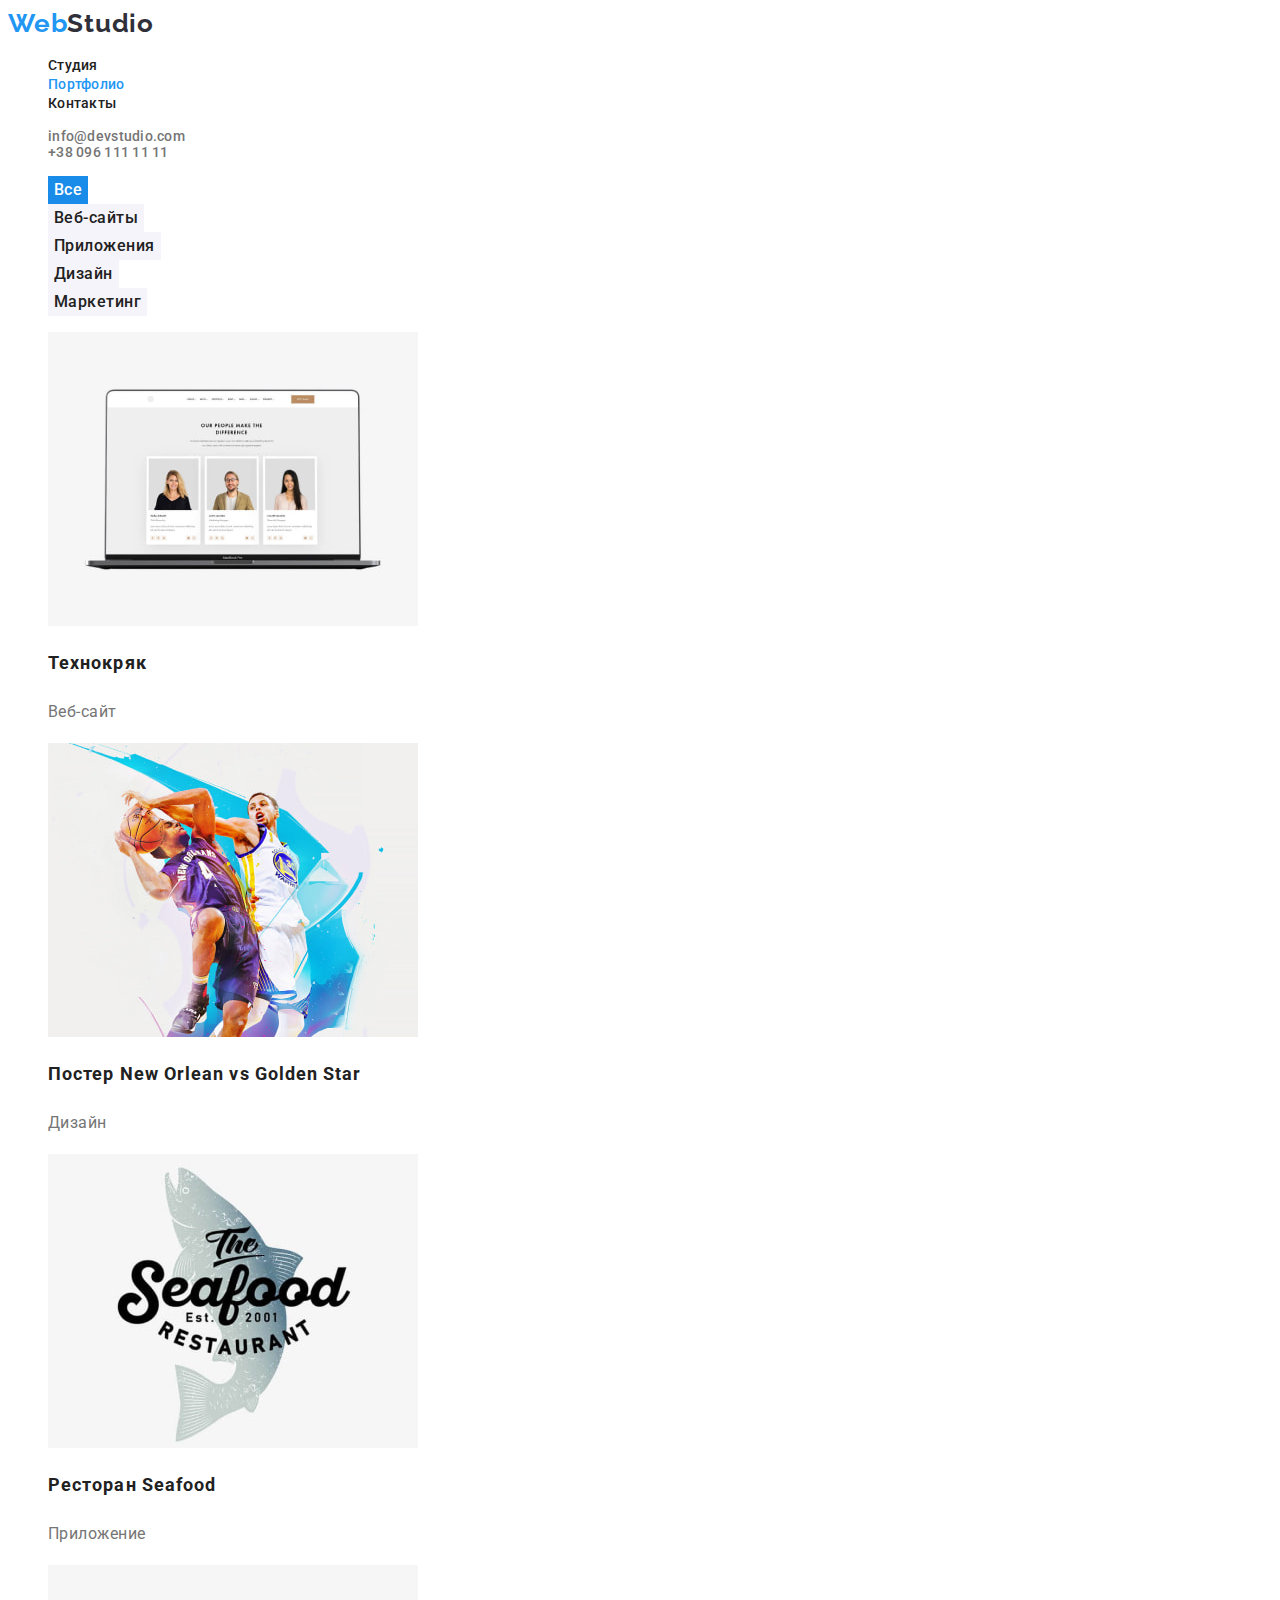
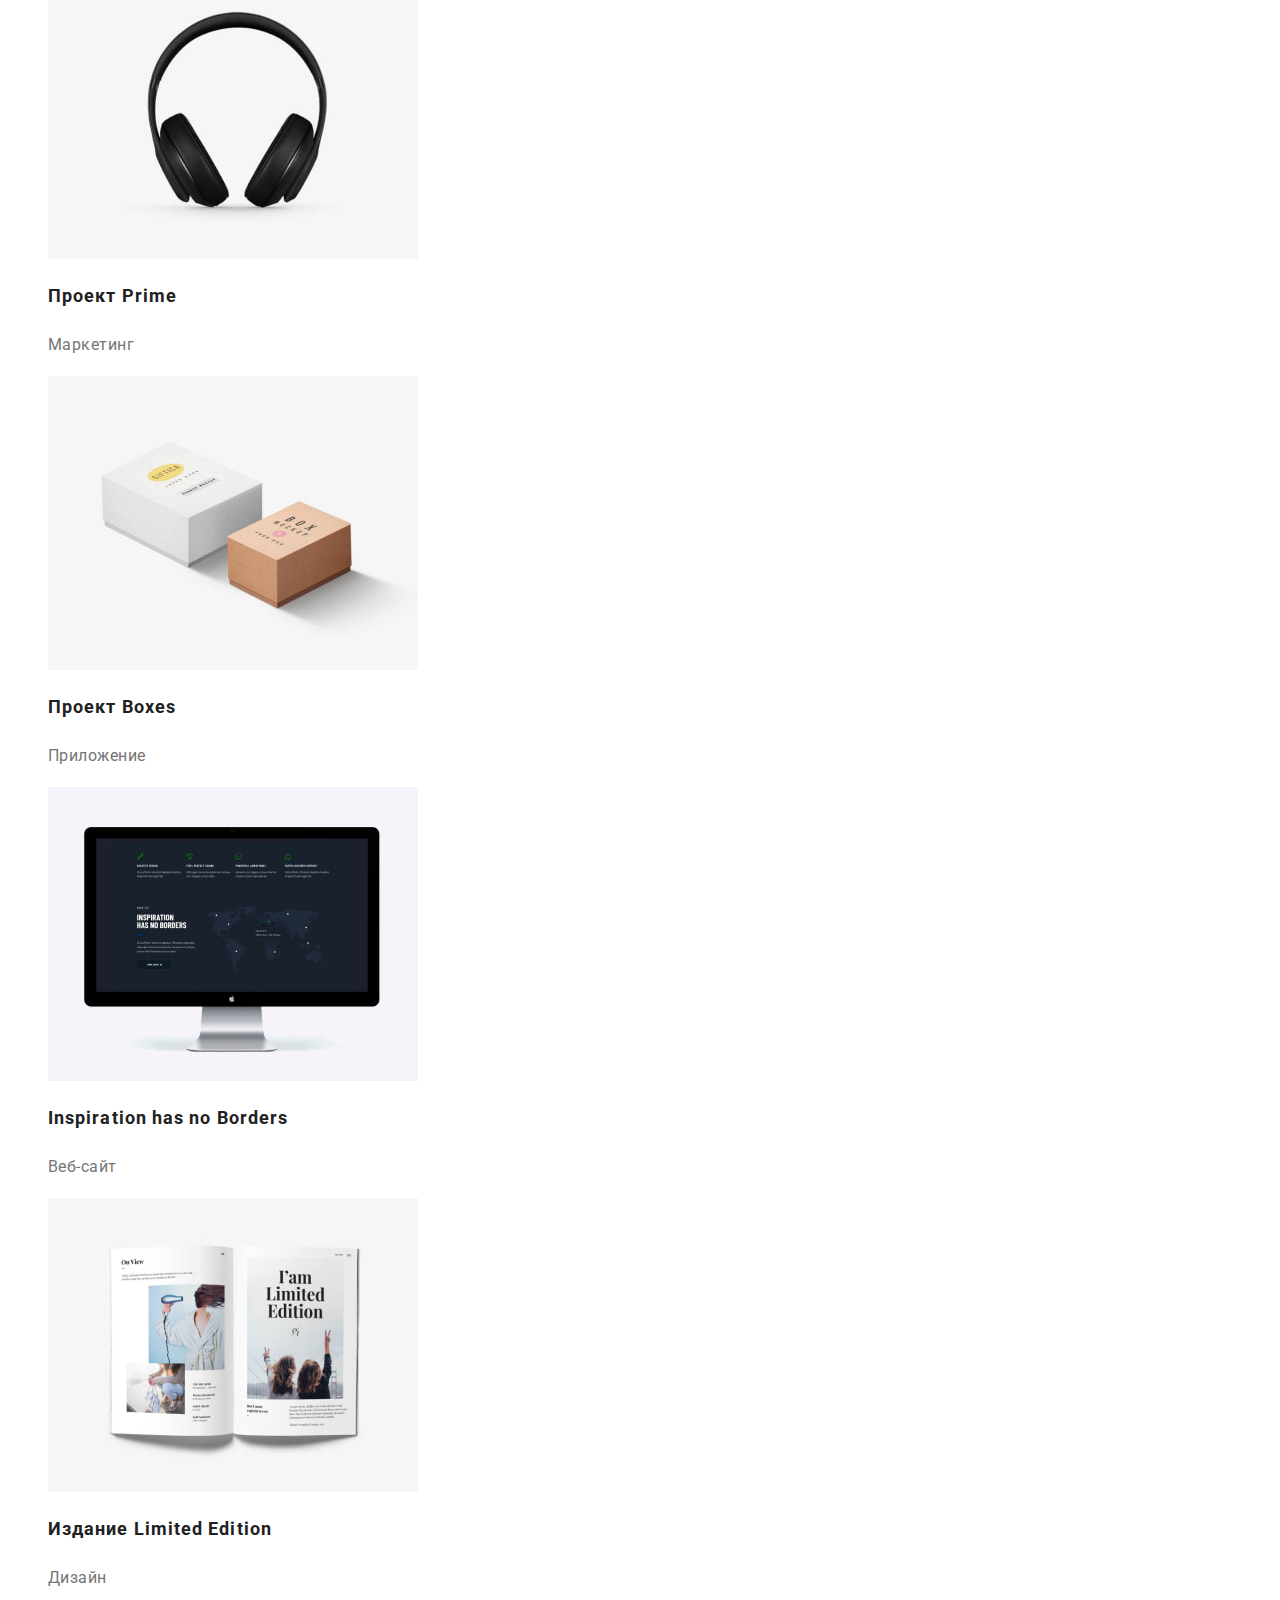
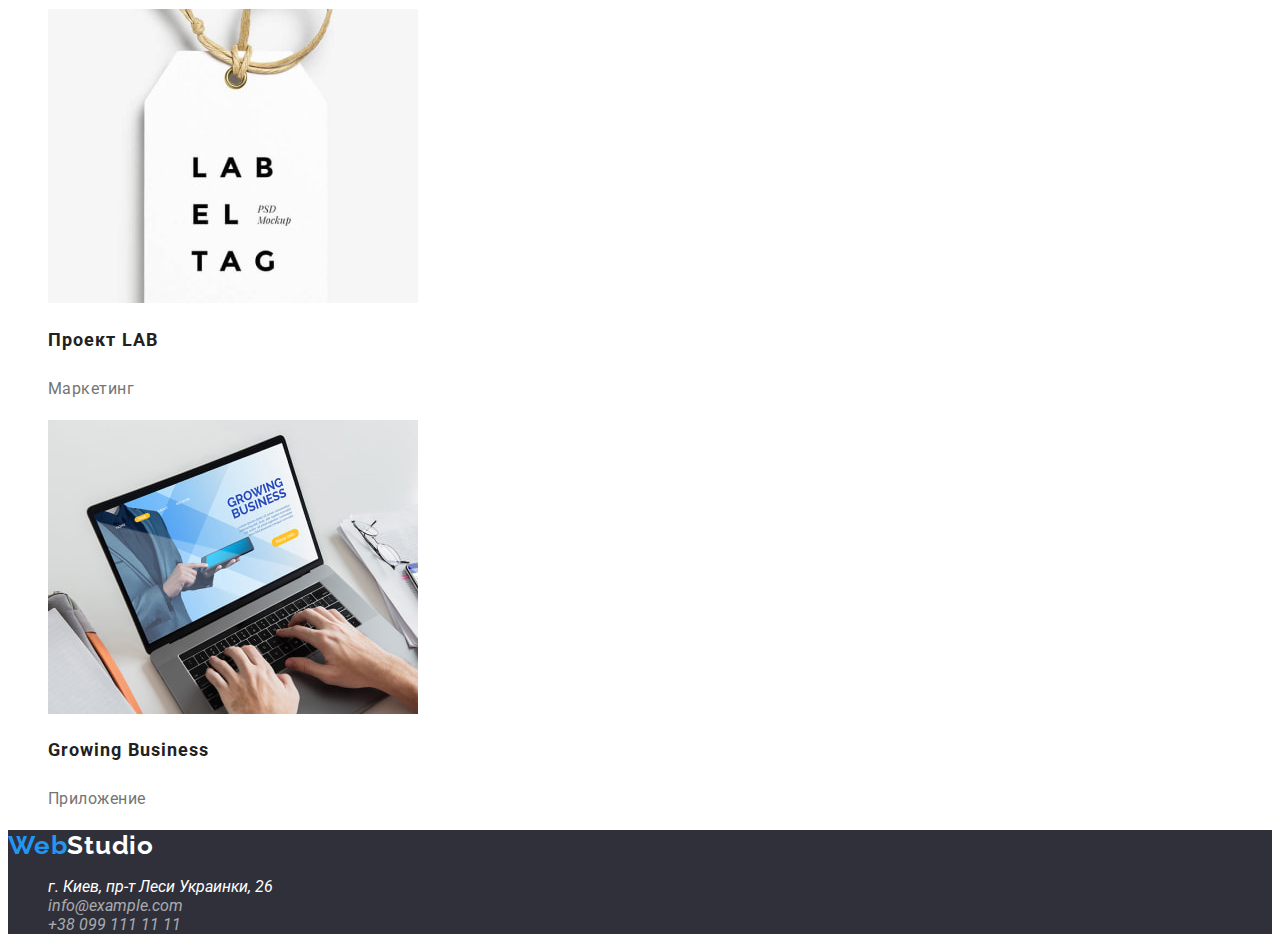
==== portfolio.html @ 7fd0e047 "Initial commit" ====
<!DOCTYPE html>
<html lang="en">

<head>
    <meta charset="UTF-8">
    <meta http-equiv="X-UA-Compatible" content="IE=edge">
    <meta name="viewport" content="width=device-width, initial-scale=1.0">
    <title>Document</title>
    <link rel="preconnect" href="https://fonts.googleapis.com">
    <link rel="preconnect" href="https://fonts.gstatic.com" crossorigin>
    <link href="https://fonts.googleapis.com/css2?family=Raleway:wght@700&family=Roboto:wght@400;500;700;900&display=swap"
    rel="stylesheet">
    <link rel="stylesheet" href="./css/styles.css" />
</head>

<body>

    <header class="header">
        <nav class="header-nav">
            <a class="logo link" href="./index.html">Web<span class="accent-logo-header">Studio</span></a>
            <ul class="header-nav list">
                <li class="header-nav item"><a class="header-link link" href="./index.html">Студия</a></li>
                <li class="header-nav item"><a class="header-link header-link-current link" href="">Портфолио</a></li>
                <li class="header-nav item"><a class="header-link link" href="">Контакты</a></li>
            </ul>
        </nav>
        <ul class="header-contacts list">
            <li class="header-contacts item"><a class="header-email link" href="mailto:info@example.com">info@devstudio.com</a></li>
            <li class="header-contacts item"><a class="header-phone link" href="tel:+380991111111">+38 096 111 11 11</a></li>
        </ul>
    </header>

    <main>
        <section class="portfolio">
            <h1 hidden>Портфолио</h1>
            <ul class="filters-list list">
                <li class="filters-item"><button class="portfolio-btn portfolio-btn-current btn"  type="button">Все</button></li>
                <li class="filters-item"><button class="portfolio-btn btn" type="button">Веб-сайты</button></li>
                <li class="filters-item"><button class="portfolio-btn btn" type="button">Приложения</button></li>
                <li class="filters-item"><button class="portfolio-btn btn" type="button">Дизайн</button></li>
                <li class="filters-item"><button class="portfolio-btn btn" type="button">Маркетинг</button></li>
              
            </ul>

            <ul class="projects list">
                <li class="projects-item">
                    <a class="projects-link link" href="./portfolio.html">                   
                    <img src="./images/portfolio/portfolio1.jpg" alt="Проект Технокряк" width="370" height="294">
                    <h2 class="projects-title">Технокряк</h2>
                    <p class="projects-text">Веб-сайт</p>
                    </a>
                </li>
                <li class="projects-item">
                    <a class="projects-link link" href="./portfolio.html">
                    <img src="./images/portfolio/portfolio2.jpg" alt="два баскетболиста" width="370" height="294">
                    <h2 class="projects-title">Постер New Orlean vs Golden Star</h2>
                    <p class="projects-text">Дизайн</p>
                    </a>
                
                </li>
                <li class="projects-item">
                    <a class="projects-link link" href="./portfolio.html">
                    <img src="./images/portfolio/portfolio3.jpg" alt="Постер ресторана Seafood" width="370" height="294">
                    <h2 class="projects-title">Ресторан Seafood</h2>
                    <p class="projects-text">Приложение</p>
                    </a>
                
                </li>
                <li class="projects-item">
                    <a class="projects-link link" href="./portfolio.html">
                    <img src="./images/portfolio/portfolio4.jpg" alt="Наушники" width="370" height="294">
                    <h2 class="projects-title">Проект Prime</h2>
                    <p class="projects-text">Маркетинг</p>
                    </a>
                
                </li>
                <li class="projects-item">
                    <a class="projects-link link" href="./portfolio.html">
                    <img src="./images/portfolio/portfolio5.jpg" alt="Две коробки" width="370" height="294">
                    <h2 class="projects-title">Проект Boxes</h2>
                    <p class="projects-text">Приложение</p>
                    </a>
                
                </li>
                <li class="projects-item">
                    <a class="projects-link link" href="./portfolio.html">
                    <img src="./images/portfolio/portfolio6.jpg" alt="Веб-сайт" width="370" height="294">
                    <h2 class="projects-title">Inspiration has no Borders</h2>
                    <p class="projects-text">Веб-сайт</p>
                    </a>
                
                </li>
                <li class="projects-item">
                    <a class="projects-link link" href="./portfolio.html">
                    <img src="./images/portfolio/portfolio7.jpg" alt="Книга с илюстрациями" width="370" height="294">
                    <h2 class="projects-title">Издание Limited Edition</h2>
                    <p class="projects-text">Дизайн</p>
                    </a>
                
                </li>
                <li class="projects-item">
                    <a class="projects-link link" href="./portfolio.html">
                    <img src="./images/portfolio/portfolio8.jpg" alt="Лейбл" width="370" height="294">
                    <h2 class="projects-title">Проект LAB</h2>
                    <p class="projects-text">Маркетинг</p>
                    </a>
                
                </li>
                <li class="projects-item">
                    <a class="projects-link link" href="./portfolio.html">
                    <img src="./images/portfolio/portfolio9.jpg" alt="Приложение на ноутбуке" width="370" height="294">
                    <h2 class="projects-title">Growing Business</h2>
                    <p class="projects-text">Приложение</p>
                    </a>
                
                </li>
                

            </ul>   

        </section>

    </main>

    <footer class="footer">
        <a class="logo link" href="./index.html">Web<span class="accent-logo-footer">Studio</span></a>
    
        <address>
            <ul class="address list">
                <li class="adress-item">г. Киев, пр-т Леси Украинки, 26</li>
                <li class="adress-item"><a class="adress-link link" href="mailto:info@example.com">info@example.com</a></li>
                <li class="adress-item"><a class=" adress-link link" href="tel:+380991111111">+38 099 111 11 11</a></li>
            </ul>
        </address>
    
    </footer>
    
    </body>
    
    </html>
---- css/styles.css ----
:root {
    /* fonts */
    --main-font: 'Roboto', sans-serif;
    --secondary-font: 'Raleway', sans-serif;
   
    /* text colors */

    --primary-txt-cl: #212121;
    --secondary-txt-cl: #757575;
    --accent-cl: #2196F3;
    --white-cl: #ffffff;
    --darl-cl: #000000;

    /* bg colors */
    --white-bg-cl: #FFFFFF;
    --light-bg-cl: #F5F4FA;
    --dark-bg-cl: #2F303A;
    
    --accent-btn-cl: #188CE8;

      
}

body {
    font-family: var(--main-font);
    color: var(--primary-txt-cl);
    
}

/* reset styles */

.list {
    list-style: none;

}

.link {
    text-decoration: none;
    color: currentColor;
  
}

/* base styles */
.hero,
.footer {
    background-color: var(--dark-bg-cl);

}

.title {
    text-transform: uppercase;

}

.btn {
    font-family: inherit;
    font-size: 16px;
    cursor: pointer;
}

    /* header section */

.header-link, .header-contacts {
    font-weight: 500;
    font-size: 14px;
    line-height: calc(16 / 14);
    letter-spacing: 0.02em;
    color: var(--primary-txt-cl);

}

.header-link {
    color: var(--primary-txt-cl) ;
}

.header-contacts {
    color: var(--secondary-txt-cl);
}

 
.header-link:hover,
.header-link:focus, 
.header-contacts:hover, 
.header-contacts:focus,
.adress-link:hover,
.adress-link:focus {
color: var(--accent-cl);

}

.header-link-current, 
.header-email-current {
    color: var(--accent-cl)

}

.phone {
    color: var(--secondary-txt-cl);
}

.logo {
    font-family: var(--secondary-font);
    font-weight: 700;
    font-size: 26px;
    line-height: calc(31 / 26);
    letter-spacing: 0.03em;
    color: var(--accent-cl);
    

}

.accent-logo-header {
    color: var(--dark-bg-cl);
    
}


.hero-title {
    font-weight: 900;
    font-size: 44px;
    line-height: calc(60 / 44);
    color: var(--white-cl);

}


.hero-btn {
    font-weight: 700;
    line-height: calc(30 / 16);
    letter-spacing: 0.06em;
    color: var(--white-cl);
    background-color: var(--accent-cl);

}

.hero-btn:hover, 
.hero-btn:focus {
    background-color: var(--accent-btn-cl);
  
}

/* feature section */

 .feature-title {
    font-weight: 700;
    font-size: 14px;
    line-height: calc(16 / 14);
    letter-spacing: 0.03em;
    

 }

 .feature-text {
    font-size: 14px;
    line-height: calc(24 / 14);
    letter-spacing: 0.03em;      
    color: var(--secondary-txt-cl);
 }

/* work section */
.work-title, .team-title {

    font-weight: 700;
    font-size: 36px;
    line-height: calc(42 / 36);
    letter-spacing: 0.03em;
    

}

.team {
    background: var(--light-bg-cl);
}

.team-uppertitle {
    font-weight: 500;
    font-size: 16px;
    line-height: calc(19 / 16);
    letter-spacing: 0.03em;
    
}

.team-text {
    font-size: 16px;
    line-height: calc(19 / 16);
    letter-spacing: 0.03em;
    color: var(--secondary-txt-cl);
}

/* footer */

 .accent-logo-footer {
    color: var(--white-cl);

 }

.adress {
 font-weight: 400;
 font-size: 14px;
 line-height: calc(24 / 14);
 letter-spacing: 0.03em;
}

.adress-item {
    color: var(--white-cl);
}

.adress-link {
    color: rgba(255, 255, 255, 0.6);
}

.portfolio-btn {

font-weight: 500;
font-size: 16px;
line-height: calc(26 / 16);
letter-spacing: 0.03em;
color: var(--primary-txt-cl);
background-color: var(--light-bg-cl);
border: none;
}

.portfolio-btn:hover,
.hportfolio-btn:focus, 
.portfolio-btn-current {
    color: var(--white-cl);
    background-color: var(--accent-btn-cl);

}



.projects-title {
    font-weight: 700;
    font-size: 18px;
    line-height: calc(36 / 18);
    letter-spacing: 0.06em;
    color: var(--primary-txt-cl);

}


.projects-text {
    font-weight: 400;
    font-size: 16px;
    line-height: calc(30 / 16);
    letter-spacing: 0.03em;
    color: var(--secondary-txt-cl);
}
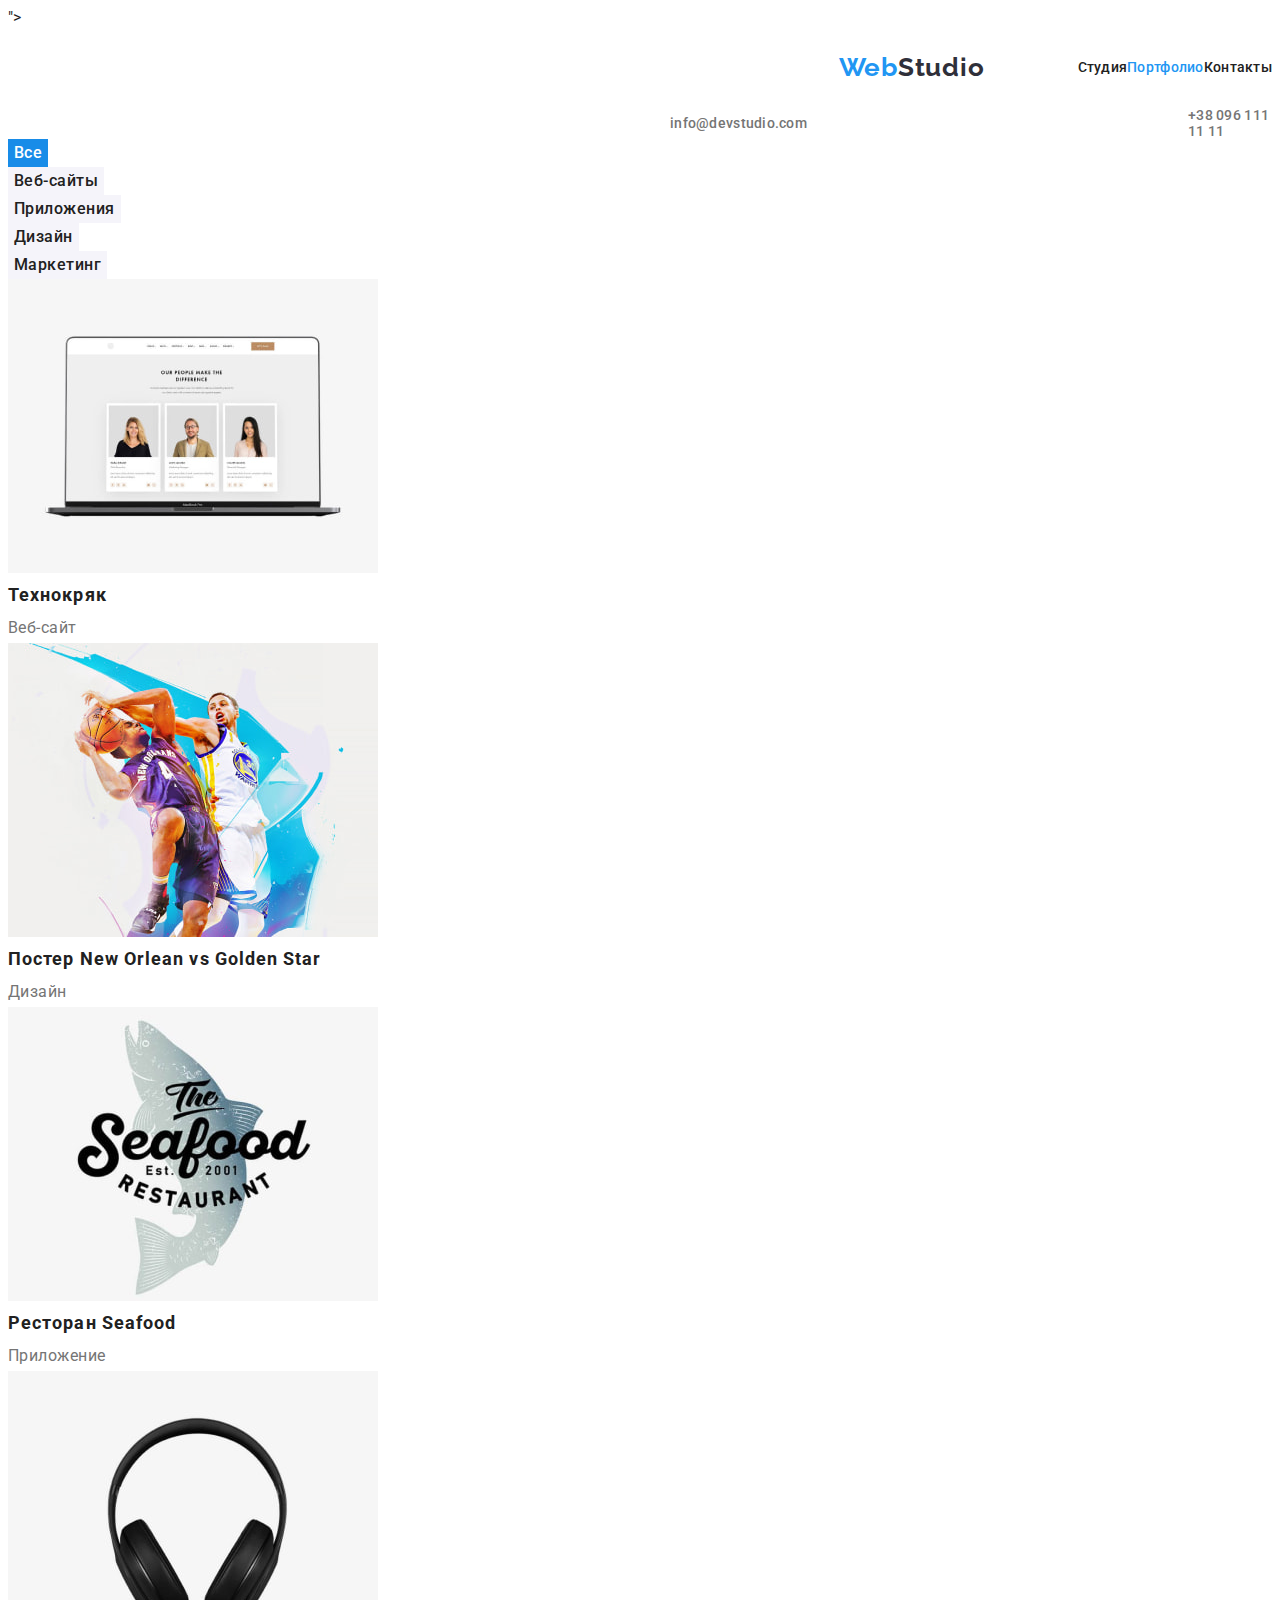
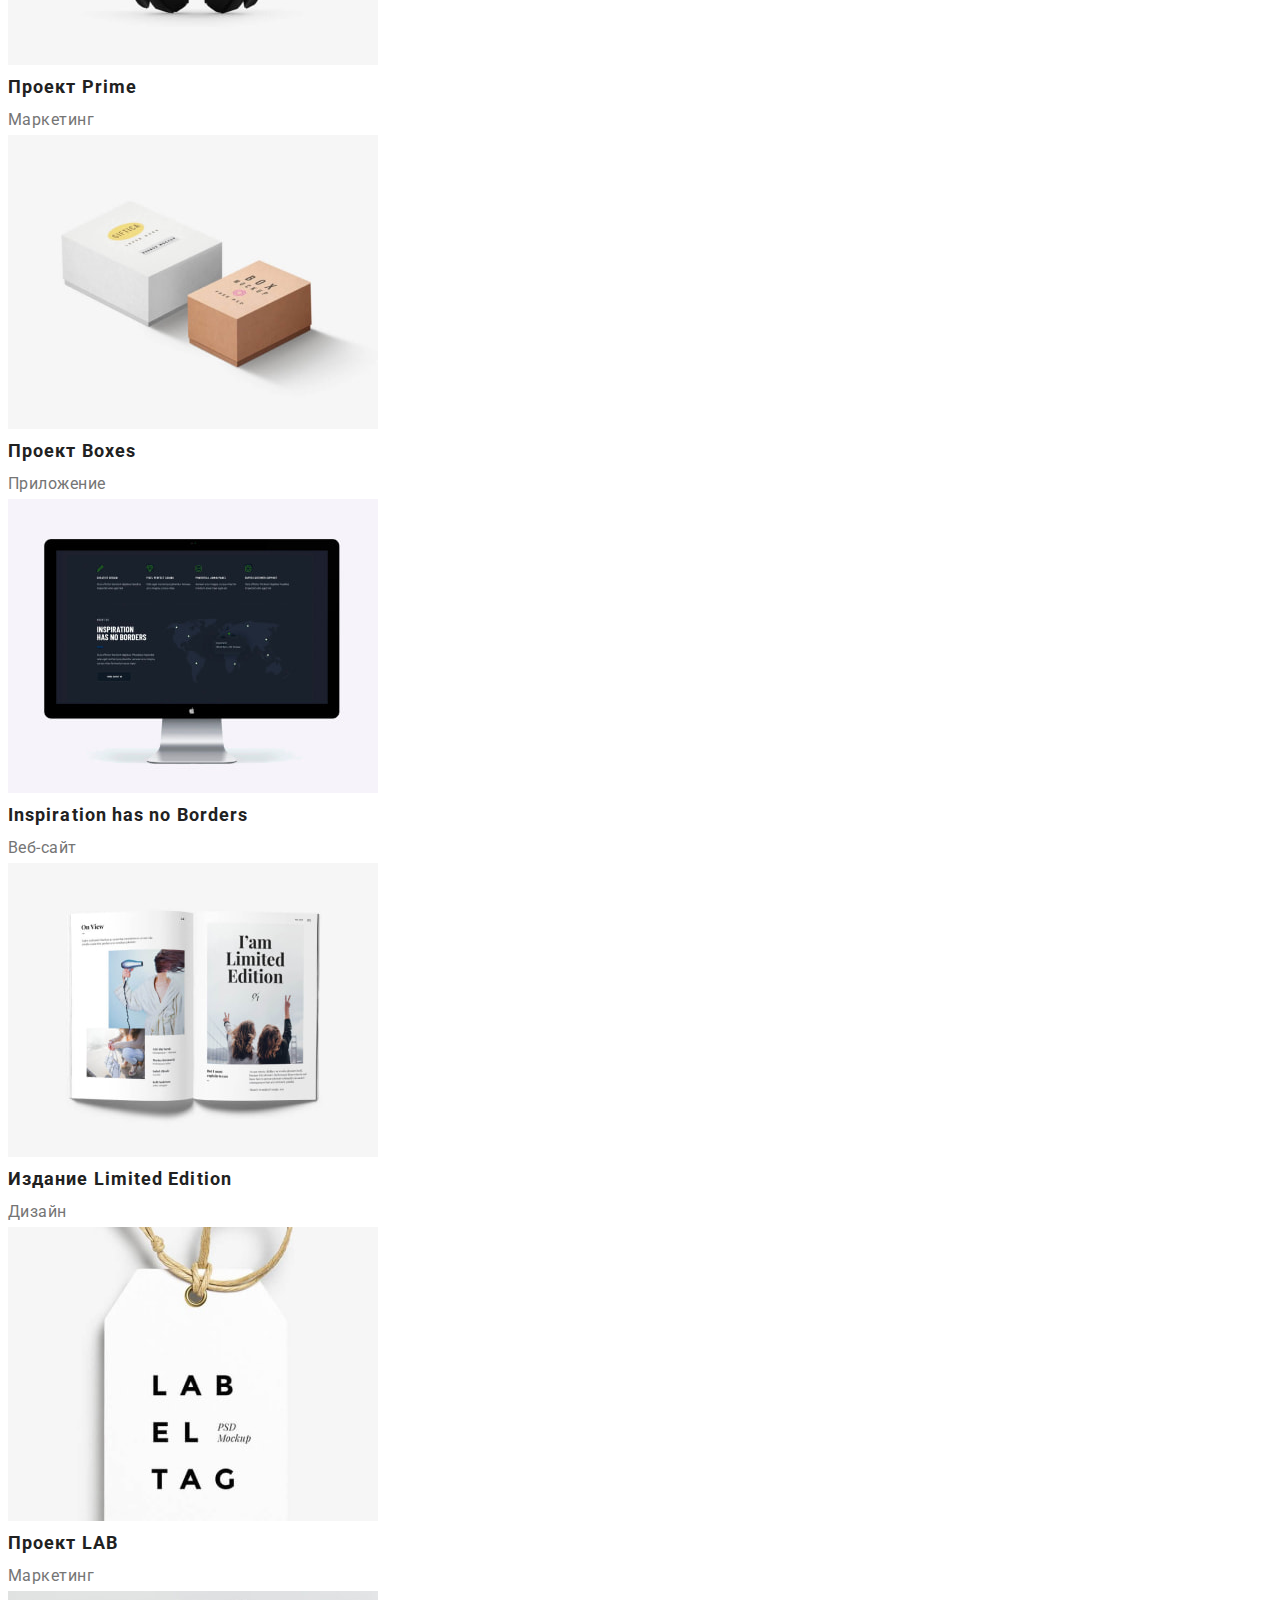
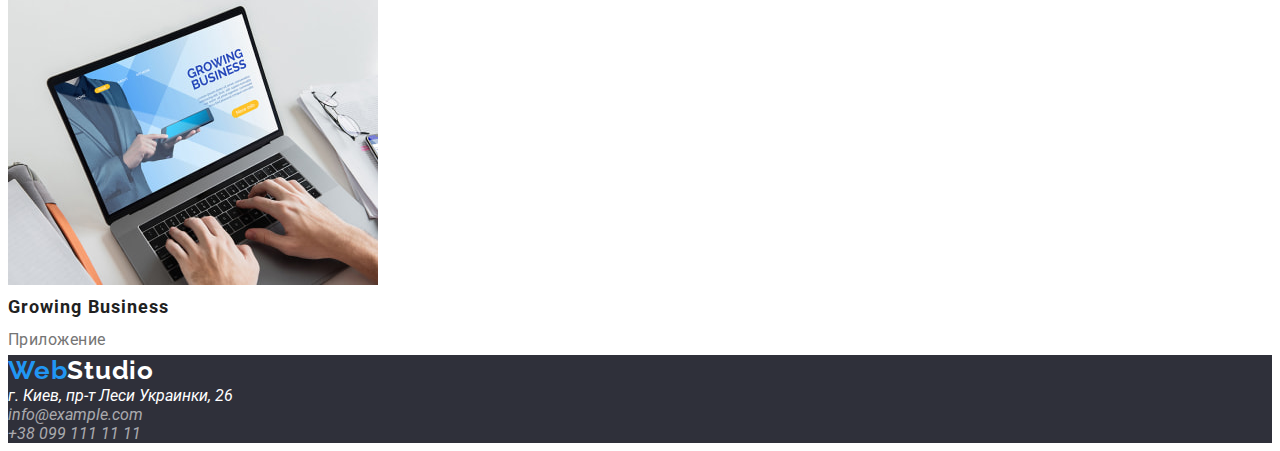
==== commit 023bf4e6: "stylizes header and hero section" ====
--- a/portfolio.html
+++ b/portfolio.html
@@ -10,6 +10,9 @@
     <link rel="preconnect" href="https://fonts.gstatic.com" crossorigin>
     <link href="https://fonts.googleapis.com/css2?family=Raleway:wght@700&family=Roboto:wght@400;500;700;900&display=swap"
     rel="stylesheet">
+
+    <link rel="stylesheet" href=" <link rel="stylesheet" href="https://cdnjs.cloudflare.com/ajax/libs/modern-normalize/1.1.0/modern-normalize.min.css">">
+
     <link rel="stylesheet" href="./css/styles.css" />
 </head>
 
--- a/css/styles.css
+++ b/css/styles.css
@@ -30,8 +30,20 @@
 
 /* reset styles */
 
+h1,
+h2,
+h3,
+h4,
+h5,
+h6,
+p {
+    margin: 0;
+}
+
 .list {
     list-style: none;
+    padding: 0;
+    margin: 0;
 
 }
 
@@ -42,6 +54,22 @@
 }
 
 /* base styles */
+.section {
+    padding-top: 94px;
+    padding-bottom: 94px;
+}
+
+.container {
+    width: 1200px;
+    padding-left: 15px;
+    padding-right: 15px;
+    margin-left: auto;
+    margin-right: auto;
+
+    outline: 1px solid red;
+
+  }
+
 .hero,
 .footer {
     background-color: var(--dark-bg-cl);
@@ -60,6 +88,26 @@
 }
 
     /* header section */
+
+.header-container {
+    display: flex;
+    align-items: center;
+}
+
+ 
+.header-nav, 
+.header-nav-list, 
+.header-contacts {
+    display: flex;
+    align-items: center;
+
+}
+
+.header-nav-list,
+.header-contacts {
+    gap: 50px;
+}
+    
 
 .header-link, .header-contacts {
     font-weight: 500;
@@ -71,10 +119,16 @@
 }
 
 .header-link {
+    display: block;
+    padding-top: 32px;
+    padding-bottom: 32px;
     color: var(--primary-txt-cl) ;
 }
 
+
+
 .header-contacts {
+    margin-left: 331px;
     color: var(--secondary-txt-cl);
 }
 
@@ -100,6 +154,8 @@
 }
 
 .logo {
+    margin-right: 93px;
+    margin-left: auto;
     font-family: var(--secondary-font);
     font-weight: 700;
     font-size: 26px;
@@ -113,6 +169,14 @@
 .accent-logo-header {
     color: var(--dark-bg-cl);
     
+}
+
+.hero {
+    padding-top: 200px;
+    padding-bottom: 200px;
+    text-align: center;
+    
+    outline: 1px solid greenyellow;
 }
 
 
@@ -126,11 +190,13 @@
 
 
 .hero-btn {
+    border-radius: 4px;
     font-weight: 700;
     line-height: calc(30 / 16);
     letter-spacing: 0.06em;
     color: var(--white-cl);
     background-color: var(--accent-cl);
+
 
 }
 
@@ -141,6 +207,9 @@
 }
 
 /* feature section */
+.feature-section {
+    padding-bottom: 0;
+}
 
  .feature-title {
     font-weight: 700;
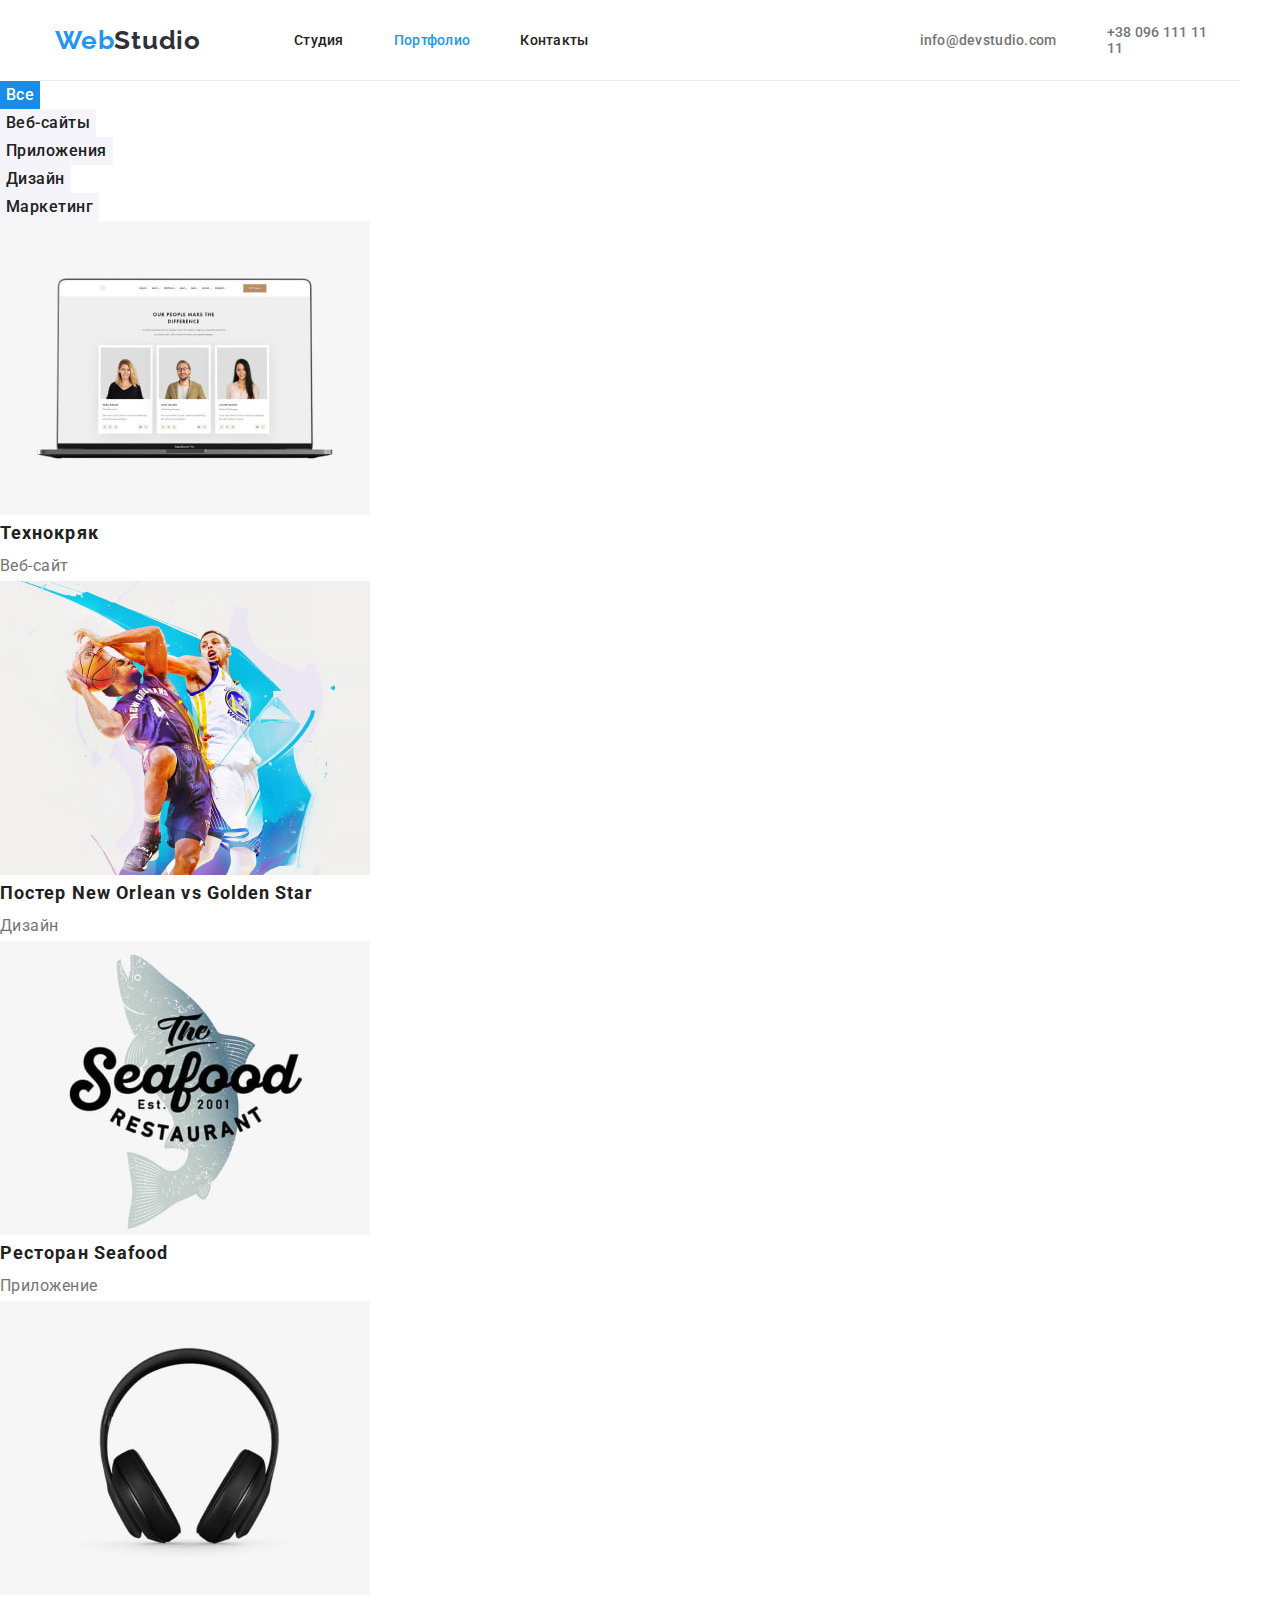
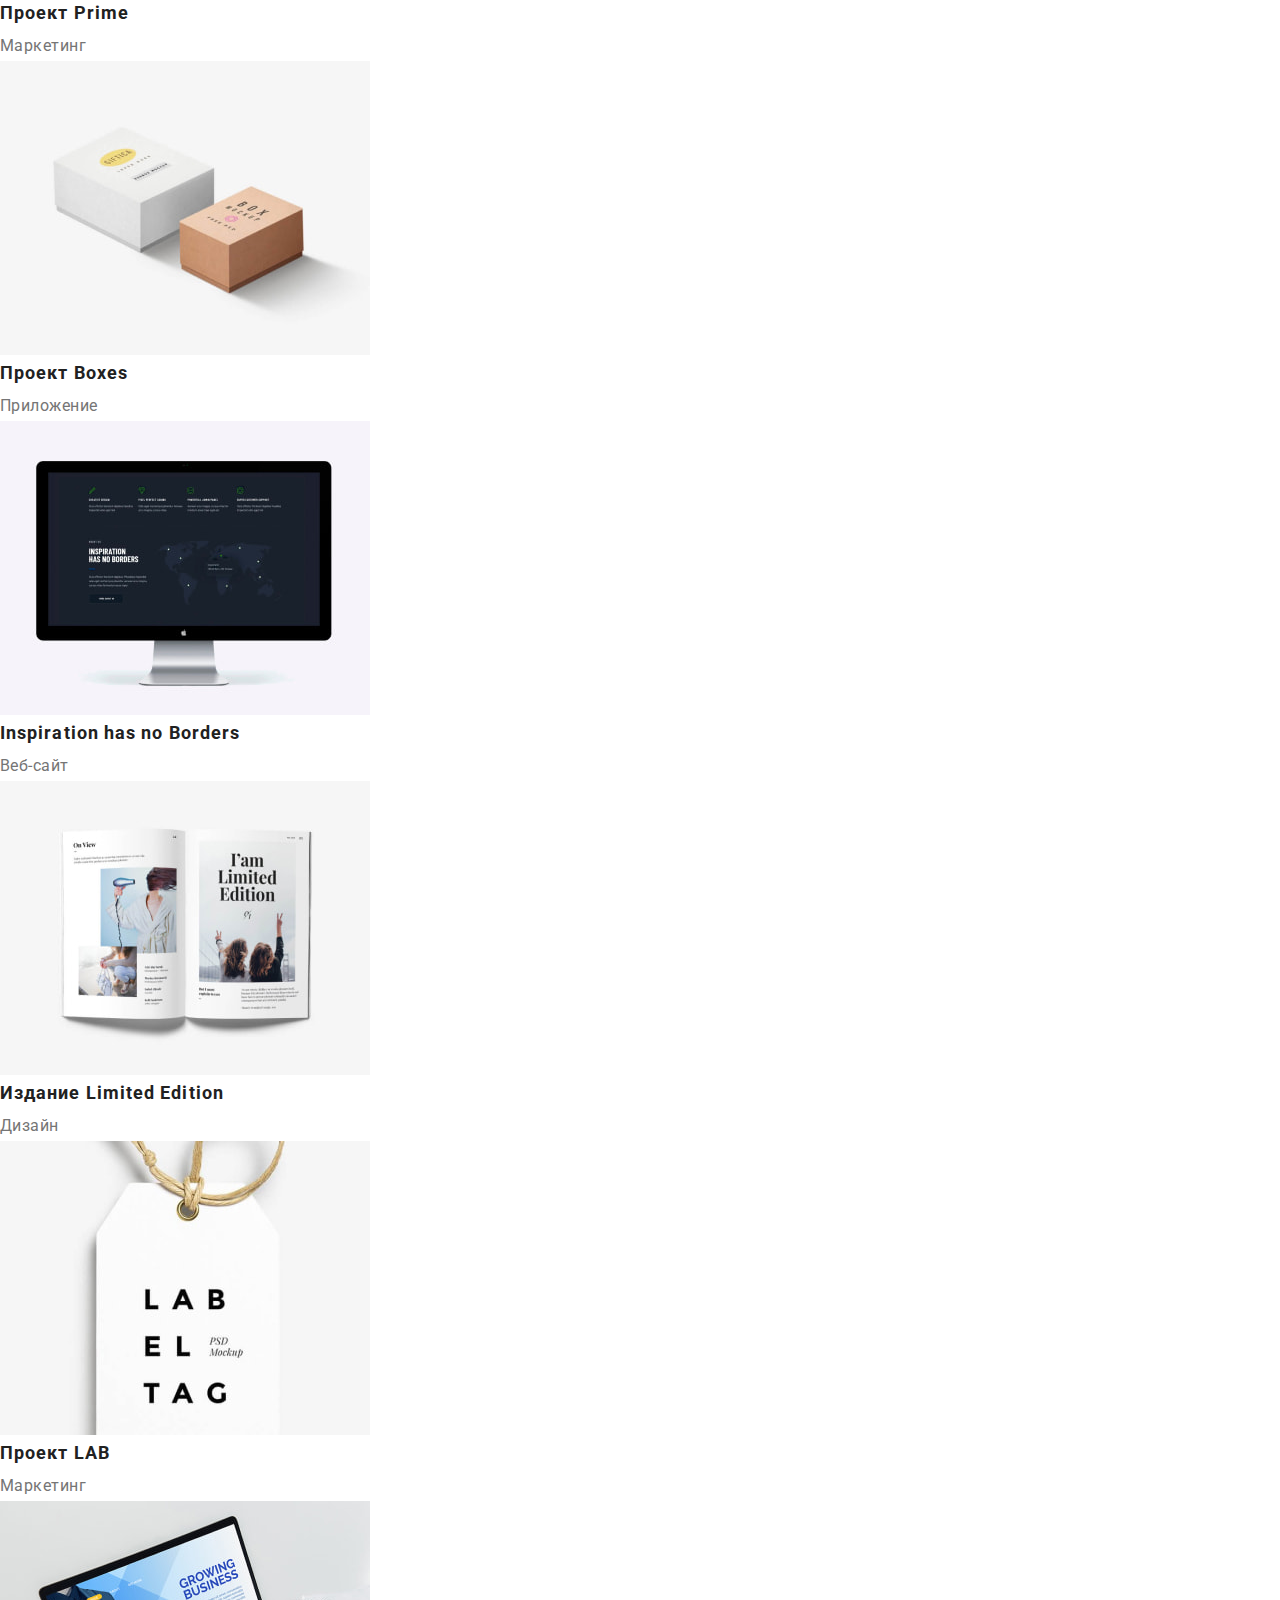
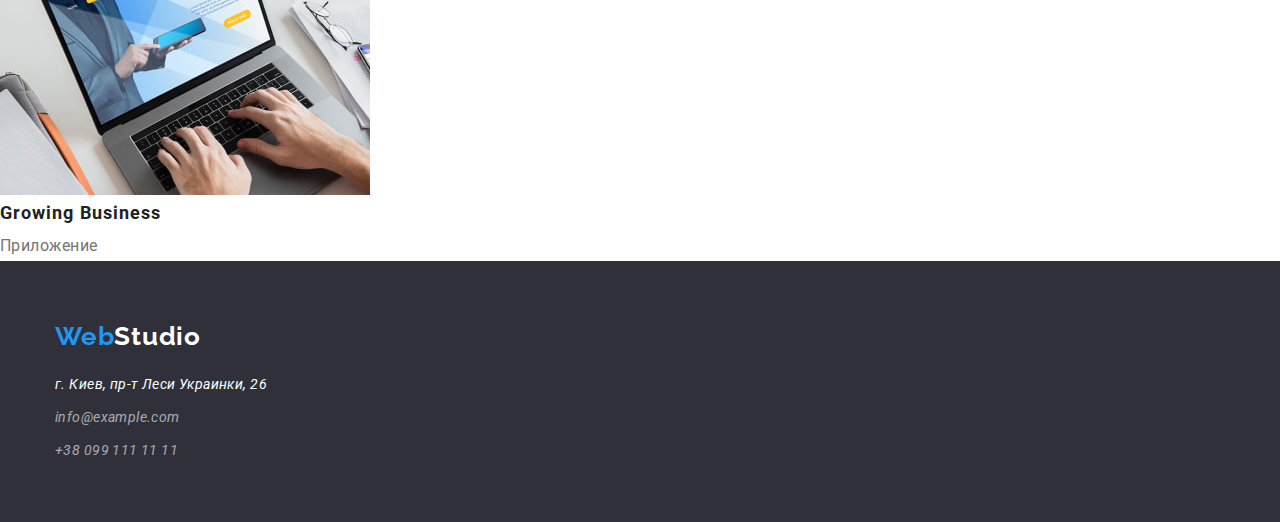
==== commit 0c630df8: "finishes studio page" ====
--- a/portfolio.html
+++ b/portfolio.html
@@ -11,7 +11,7 @@
     <link href="https://fonts.googleapis.com/css2?family=Raleway:wght@700&family=Roboto:wght@400;500;700;900&display=swap"
     rel="stylesheet">
 
-    <link rel="stylesheet" href=" <link rel="stylesheet" href="https://cdnjs.cloudflare.com/ajax/libs/modern-normalize/1.1.0/modern-normalize.min.css">">
+    <link rel="stylesheet" href="https://cdnjs.cloudflare.com/ajax/libs/modern-normalize/1.1.0/modern-normalize.min.css">
 
     <link rel="stylesheet" href="./css/styles.css" />
 </head>
@@ -19,18 +19,20 @@
 <body>
 
     <header class="header">
+        <div class="container header-container">
         <nav class="header-nav">
             <a class="logo link" href="./index.html">Web<span class="accent-logo-header">Studio</span></a>
-            <ul class="header-nav list">
-                <li class="header-nav item"><a class="header-link link" href="./index.html">Студия</a></li>
-                <li class="header-nav item"><a class="header-link header-link-current link" href="">Портфолио</a></li>
-                <li class="header-nav item"><a class="header-link link" href="">Контакты</a></li>
+            <ul class="header-nav-list list">
+                <li class="header-nav-item"><a class="header-link link" href="./index.html">Студия</a></li>
+                <li class="header-nav-item"><a class="header-link header-link-current link" href="">Портфолио</a></li>
+                <li class="header-nav-item"><a class="header-link link" href="">Контакты</a></li>
             </ul>
         </nav>
         <ul class="header-contacts list">
-            <li class="header-contacts item"><a class="header-email link" href="mailto:info@example.com">info@devstudio.com</a></li>
-            <li class="header-contacts item"><a class="header-phone link" href="tel:+380991111111">+38 096 111 11 11</a></li>
+            <li class="header-contacts-item"><a class="header-email link" href="mailto:info@example.com">info@devstudio.com</a></li>
+            <li class="header-contacts-item"><a class="header-phone link" href="tel:+380991111111">+38 096 111 11 11</a></li>
         </ul>
+        </div>
     </header>
 
     <main>
@@ -126,15 +128,19 @@
     </main>
 
     <footer class="footer">
-        <a class="logo link" href="./index.html">Web<span class="accent-logo-footer">Studio</span></a>
+        <div class="container footer-container">
+            <a class="logo logo-footer link" href="./index.html">Web<span class="accent-logo-footer">Studio</span></a>
     
-        <address>
-            <ul class="address list">
-                <li class="adress-item">г. Киев, пр-т Леси Украинки, 26</li>
-                <li class="adress-item"><a class="adress-link link" href="mailto:info@example.com">info@example.com</a></li>
-                <li class="adress-item"><a class=" adress-link link" href="tel:+380991111111">+38 099 111 11 11</a></li>
-            </ul>
-        </address>
+            <address class="footer-address">
+                <ul class="address-list list">
+                    <li class="address-item">г. Киев, пр-т Леси Украинки, 26</li>
+                    <li class="address-item"><a class="address-link link"
+                            href="mailto:info@example.com">info@example.com</a></li>
+                    <li class="address-item"><a class=" address-link link" href="tel:+380991111111">+38 099 111 11 11</a>
+                    </li>
+                </ul>
+            </address>
+        </div>
     
     </footer>
     
--- a/css/styles.css
+++ b/css/styles.css
@@ -66,8 +66,7 @@
     margin-left: auto;
     margin-right: auto;
 
-    outline: 1px solid red;
-
+  
   }
 
 .hero,
@@ -87,11 +86,16 @@
     cursor: pointer;
 }
 
+img {
+    display: block;
+}
+
     /* header section */
 
 .header-container {
     display: flex;
     align-items: center;
+    border-bottom: 1px solid #ECECEC;
 }
 
  
@@ -137,8 +141,8 @@
 .header-link:focus, 
 .header-contacts:hover, 
 .header-contacts:focus,
-.adress-link:hover,
-.adress-link:focus {
+.address-link:hover,
+.address-link:focus {
 color: var(--accent-cl);
 
 }
@@ -170,14 +174,14 @@
     color: var(--dark-bg-cl);
     
 }
+/* Hero section */
 
 .hero {
     padding-top: 200px;
     padding-bottom: 200px;
     text-align: center;
-    
-    outline: 1px solid greenyellow;
-}
+
+ }
 
 
 .hero-title {
@@ -207,20 +211,48 @@
 }
 
 /* feature section */
+
+/* не використала контейнер для стилызації */
+
 .feature-section {
     padding-bottom: 0;
+   
+}
+
+.visually-hidden {
+    position: absolute;
+    width: 1px;
+    height: 1px;
+    margin: -1px;
+    border: 0;
+    padding: 0;
+
+    white-space: nowrap;
+    clip-path: inset(100%);
+    clip: rect(0 0 0 0);
+    overflow: hidden;
+}
+
+
+.feature-list, 
+.work-list, 
+.team-list {
+    display: flex;
+    gap: 30px;
+   
 }
 
  .feature-title {
+    margin-bottom: 10px;
     font-weight: 700;
     font-size: 14px;
     line-height: calc(16 / 14);
     letter-spacing: 0.03em;
     
-
  }
 
  .feature-text {
+    width: 270px;
     font-size: 14px;
     line-height: calc(24 / 14);
     letter-spacing: 0.03em;      
@@ -228,21 +260,27 @@
  }
 
 /* work section */
+
 .work-title, .team-title {
-
+    margin-bottom: 50px;
+    text-align: center;
     font-weight: 700;
     font-size: 36px;
     line-height: calc(42 / 36);
     letter-spacing: 0.03em;
     
-
-}
-
-.team {
+}
+
+/* Team-section */
+
+.team-section {
+    text-align: center;
     background: var(--light-bg-cl);
 }
 
 .team-uppertitle {
+    margin-top: 30px;
+    margin-bottom: 10px;
     font-weight: 500;
     font-size: 16px;
     line-height: calc(19 / 16);
@@ -257,25 +295,50 @@
     color: var(--secondary-txt-cl);
 }
 
+
+
 /* footer */
 
+.footer {
+    padding-top: 60px;
+    padding-bottom: 60px;
+}
+
+.logo-footer {
+    margin-right: 0;
+}
+
  .accent-logo-footer {
     color: var(--white-cl);
 
  }
 
-.adress {
+.footer-address {
+    margin-top: 20px;
+
+
+}
+
+.address-list {
+   
  font-weight: 400;
  font-size: 14px;
  line-height: calc(24 / 14);
  letter-spacing: 0.03em;
 }
 
-.adress-item {
-    color: var(--white-cl);
-}
-
-.adress-link {
+
+.address-item {
+    color: var(--white-cl);
+
+}
+
+.address-item:not(:last-child) {
+    margin-bottom: 9px;
+
+}
+
+.address-link {
     color: rgba(255, 255, 255, 0.6);
 }
 
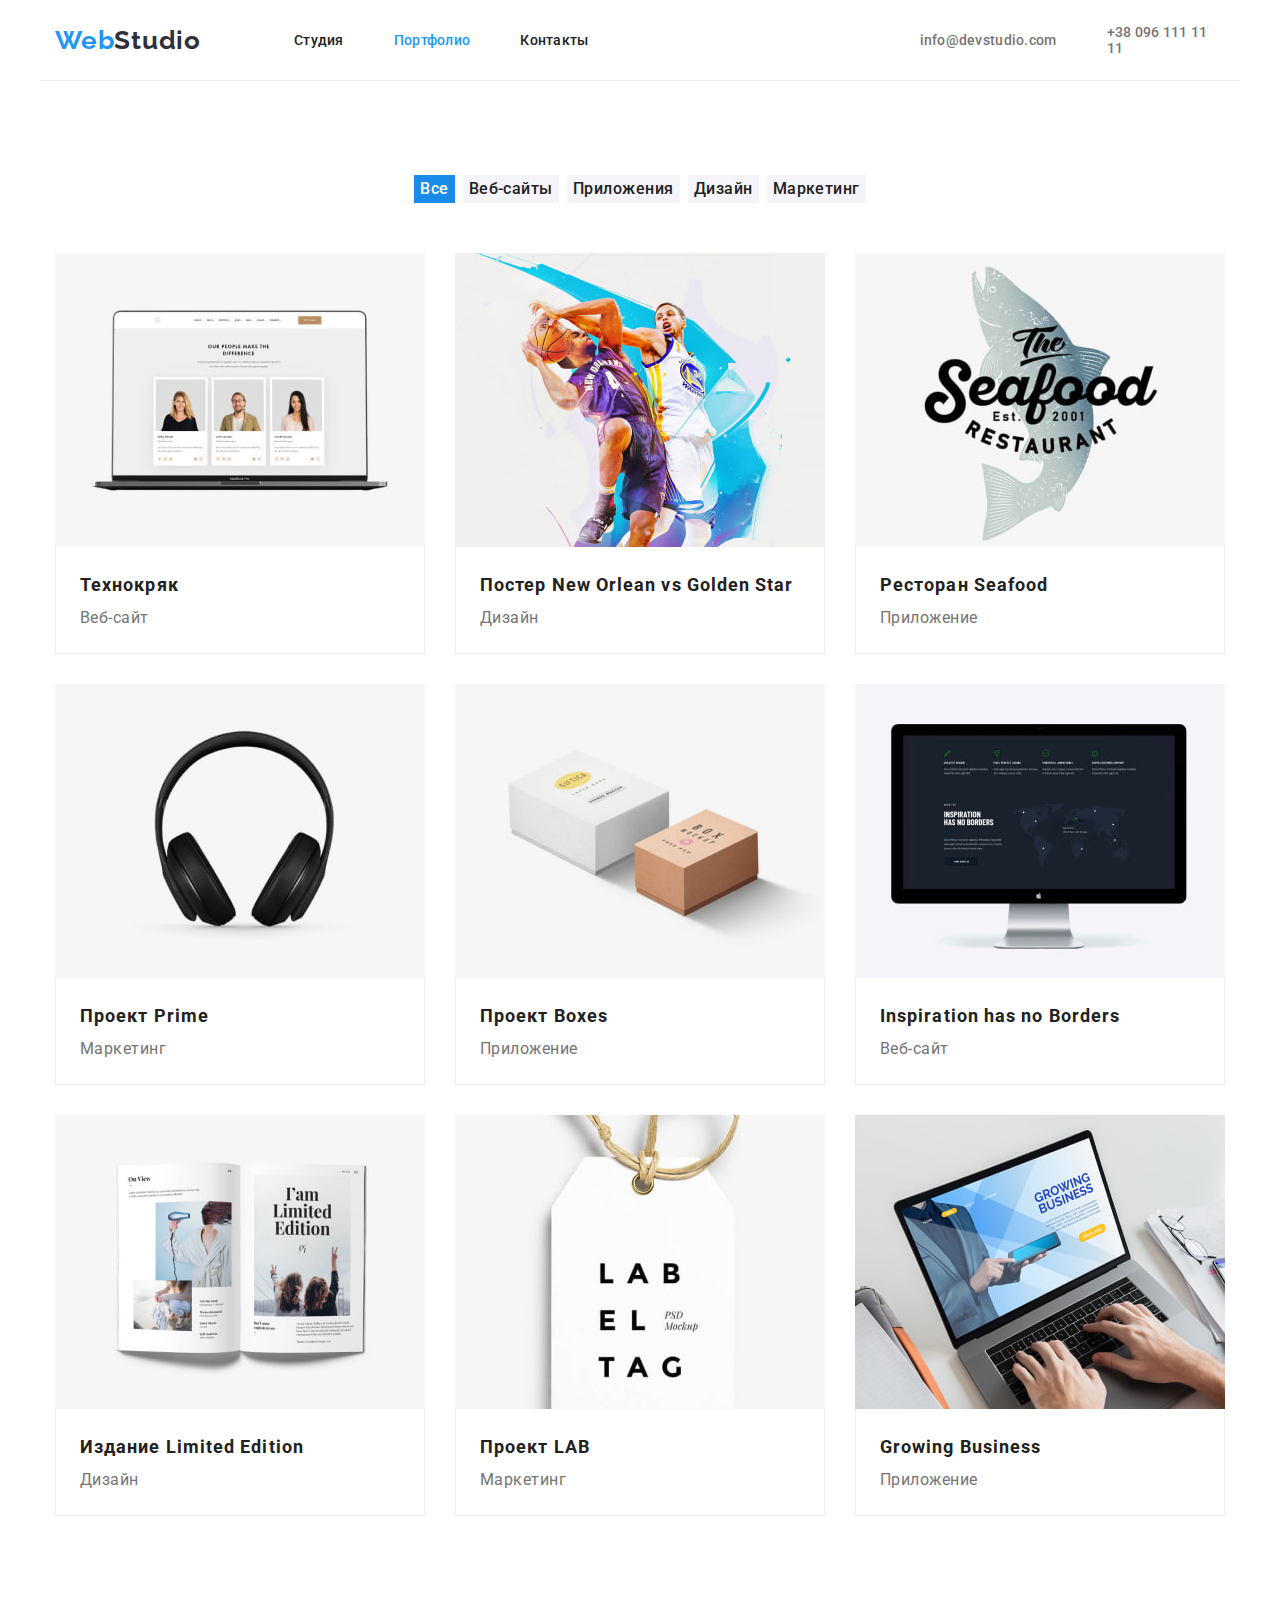
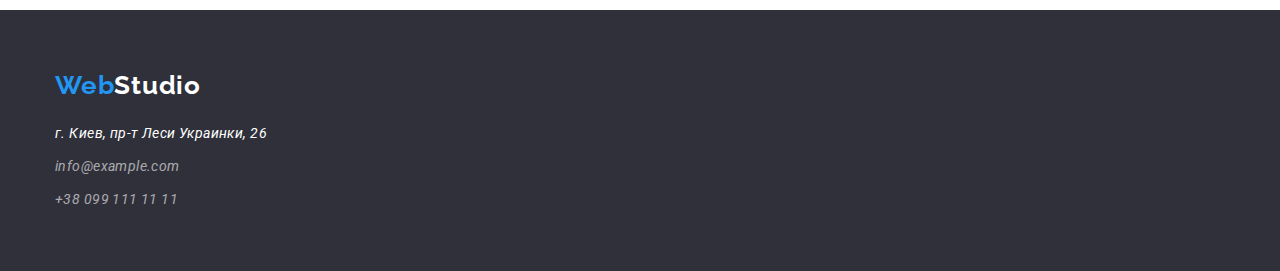
==== commit 7eb0776f: "adds styles for portfolio page" ====
--- a/portfolio.html
+++ b/portfolio.html
@@ -36,8 +36,9 @@
     </header>
 
     <main>
-        <section class="portfolio">
-            <h1 hidden>Портфолио</h1>
+        <section class="portfolio section">
+            <div class="portfolio-container container">
+            <h1 class="visually-hidden">Портфолио</h1>
             <ul class="filters-list list">
                 <li class="filters-item"><button class="portfolio-btn portfolio-btn-current btn"  type="button">Все</button></li>
                 <li class="filters-item"><button class="portfolio-btn btn" type="button">Веб-сайты</button></li>
@@ -47,81 +48,100 @@
               
             </ul>
 
-            <ul class="projects list">
+            <ul class="projects-list list">
                 <li class="projects-item">
                     <a class="projects-link link" href="./portfolio.html">                   
                     <img src="./images/portfolio/portfolio1.jpg" alt="Проект Технокряк" width="370" height="294">
+                    <div class="projects-descr">
                     <h2 class="projects-title">Технокряк</h2>
                     <p class="projects-text">Веб-сайт</p>
+                    </div>
                     </a>
                 </li>
                 <li class="projects-item">
                     <a class="projects-link link" href="./portfolio.html">
                     <img src="./images/portfolio/portfolio2.jpg" alt="два баскетболиста" width="370" height="294">
+                    <div class="projects-descr">
                     <h2 class="projects-title">Постер New Orlean vs Golden Star</h2>
                     <p class="projects-text">Дизайн</p>
+                    </div>
                     </a>
                 
                 </li>
                 <li class="projects-item">
                     <a class="projects-link link" href="./portfolio.html">
                     <img src="./images/portfolio/portfolio3.jpg" alt="Постер ресторана Seafood" width="370" height="294">
+                    <div class="projects-descr">
                     <h2 class="projects-title">Ресторан Seafood</h2>
                     <p class="projects-text">Приложение</p>
+                    </div>
                     </a>
                 
                 </li>
                 <li class="projects-item">
                     <a class="projects-link link" href="./portfolio.html">
                     <img src="./images/portfolio/portfolio4.jpg" alt="Наушники" width="370" height="294">
+                    <div class="projects-descr">
                     <h2 class="projects-title">Проект Prime</h2>
                     <p class="projects-text">Маркетинг</p>
+                    </div>
                     </a>
                 
                 </li>
                 <li class="projects-item">
                     <a class="projects-link link" href="./portfolio.html">
                     <img src="./images/portfolio/portfolio5.jpg" alt="Две коробки" width="370" height="294">
+                    <div class="projects-descr">
                     <h2 class="projects-title">Проект Boxes</h2>
                     <p class="projects-text">Приложение</p>
+                    </div>
                     </a>
                 
                 </li>
                 <li class="projects-item">
                     <a class="projects-link link" href="./portfolio.html">
                     <img src="./images/portfolio/portfolio6.jpg" alt="Веб-сайт" width="370" height="294">
+                    <div class="projects-descr">
                     <h2 class="projects-title">Inspiration has no Borders</h2>
                     <p class="projects-text">Веб-сайт</p>
+                    </div>
                     </a>
                 
                 </li>
                 <li class="projects-item">
                     <a class="projects-link link" href="./portfolio.html">
                     <img src="./images/portfolio/portfolio7.jpg" alt="Книга с илюстрациями" width="370" height="294">
+                    <div class="projects-descr">
                     <h2 class="projects-title">Издание Limited Edition</h2>
                     <p class="projects-text">Дизайн</p>
+                    </div>
                     </a>
                 
                 </li>
                 <li class="projects-item">
                     <a class="projects-link link" href="./portfolio.html">
                     <img src="./images/portfolio/portfolio8.jpg" alt="Лейбл" width="370" height="294">
+                    <div class="projects-descr">
                     <h2 class="projects-title">Проект LAB</h2>
                     <p class="projects-text">Маркетинг</p>
+                    </div>
                     </a>
                 
                 </li>
                 <li class="projects-item">
                     <a class="projects-link link" href="./portfolio.html">
                     <img src="./images/portfolio/portfolio9.jpg" alt="Приложение на ноутбуке" width="370" height="294">
+                    <div class="projects-descr">
                     <h2 class="projects-title">Growing Business</h2>
                     <p class="projects-text">Приложение</p>
+                    </div>
                     </a>
                 
                 </li>
                 
 
-            </ul>   
+            </ul>  
+            </div>
 
         </section>
 
--- a/css/styles.css
+++ b/css/styles.css
@@ -342,6 +342,16 @@
     color: rgba(255, 255, 255, 0.6);
 }
 
+/* Portfolio page */
+.filters-list {
+    display: flex;
+    justify-content: center;
+    margin-bottom: 50px;
+    gap: 8px;
+
+
+}
+
 .portfolio-btn {
 
 font-weight: 500;
@@ -361,7 +371,22 @@
 
 }
 
-
+.projects-list{
+    display: flex;
+    flex-wrap: wrap;
+    gap: 30px;
+
+
+}
+
+.projects-descr {
+    padding-top: 20px;
+    padding-bottom: 20px;
+    padding-left: 24px;
+    padding-right: 24px;
+    border: 1px solid #EEEEEE;
+    border-top: none;
+}
 
 .projects-title {
     font-weight: 700;
